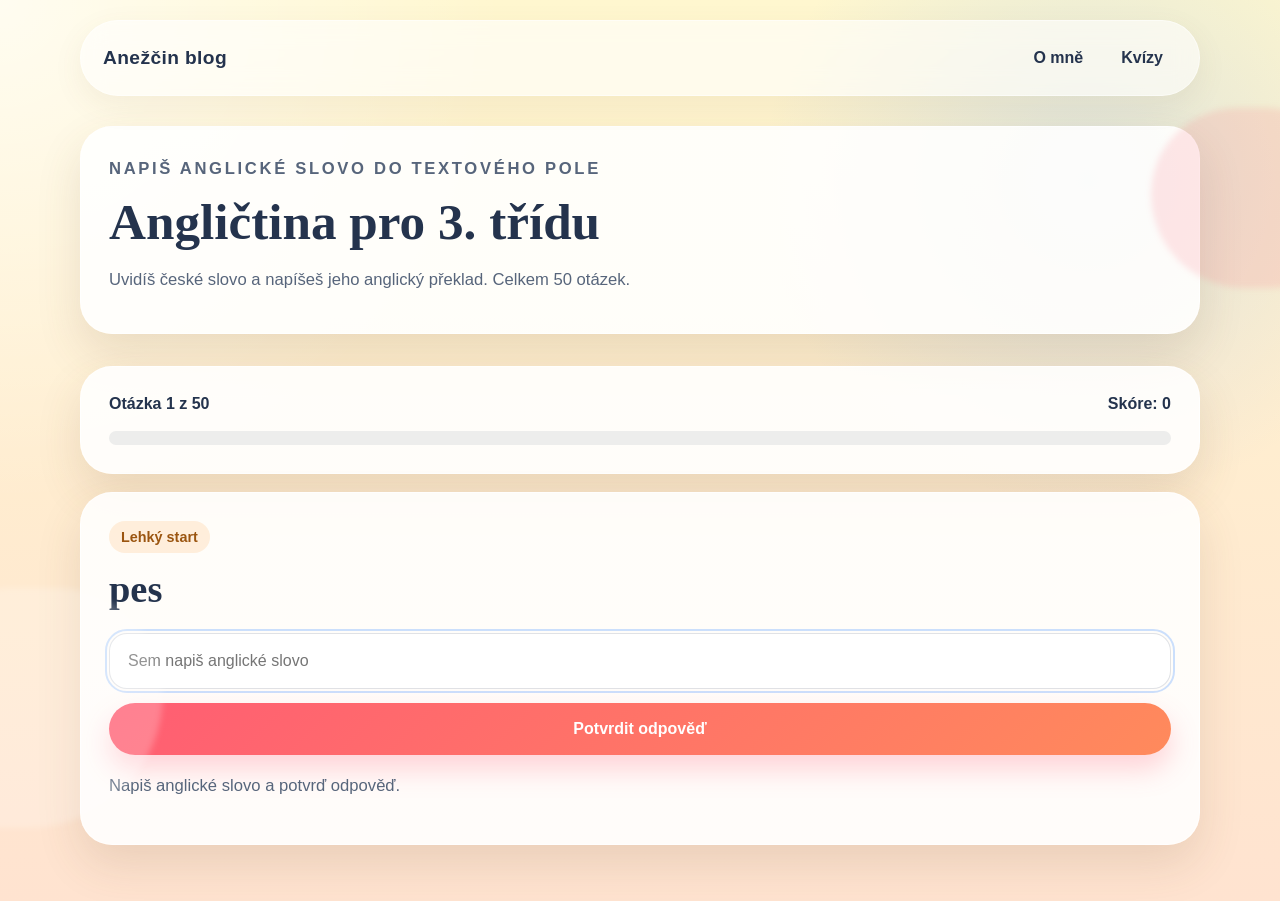
==== anglictina.html @ b8f3bb1b "Add quiz pages for various subjects and update sitemap; enhance SEO metadata" ====
<!DOCTYPE html>
<html lang="cs">
<head>
  <meta charset="UTF-8">
  <meta name="viewport" content="width=device-width, initial-scale=1.0">
  <title>Angličtina pro 3. třídu | Anežčin blog</title>
  <meta name="description" id="meta-description" content="50 anglických slov pro 3. třídu. Uvidíš české slovo a napíšeš jeho anglický překlad.">
  <meta name="robots" content="index, follow">
  <meta name="author" content="Anežka Tichá">
  <meta property="og:title" id="og-title" content="Angličtina pro 3. třídu | Anežčin blog">
  <meta property="og:description" id="og-description" content="50 anglických slov pro 3. třídu. Uvidíš české slovo a napíšeš jeho anglický překlad.">
  <meta property="og:url" id="og-url" content="https://psychopompos-mt.github.io/agnes-bird/anglictina.html">
  <meta property="og:type" content="website">
  <meta property="og:locale" content="cs_CZ">
  <meta property="og:image" content="https://psychopompos-mt.github.io/agnes-bird/Photos/AgnesPhoto.jpg">
  <meta name="twitter:card" content="summary">
  <meta name="twitter:title" id="twitter-title" content="Angličtina pro 3. třídu | Anežčin blog">
  <meta name="twitter:description" id="twitter-description" content="50 anglických slov pro 3. třídu. Uvidíš české slovo a napíšeš jeho anglický překlad.">
  <link rel="stylesheet" href="styles.css">
  <link rel="canonical" id="canonical-link" href="https://psychopompos-mt.github.io/agnes-bird/anglictina.html">
</head>
<body class="page-quiz" data-quiz-id="anglictina">
  <div class="site-shell">
    <header class="topbar">
      <a class="brand" href="index.html">Anežčin blog</a>
      <nav class="topnav">
        <a href="index.html">O mně</a>
        <a href="kvizy.html">Kvízy</a>
      </nav>
    </header>

    <main>
      <section class="page-header compact">
        <p class="eyebrow" id="quiz-subtitle">Kvíz pro šikulky</p>
        <h1 id="quiz-title">Načítám kvíz...</h1>
        <p id="quiz-description"></p>
      </section>

      <section class="quiz-stage" id="quiz-app">
        <div class="progress-card">
          <div class="progress-labels">
            <span id="progress-text">Otázka 1 z 50</span>
            <span id="score-text">Skóre: 0</span>
          </div>
          <div class="progress-track" aria-hidden="true">
            <div class="progress-fill" id="progress-fill"></div>
          </div>
        </div>

        <article class="question-card" id="question-card">
          <span class="difficulty-chip" id="difficulty-chip">Lehký start</span>
          <h2 id="question-text"></h2>
          <div id="answer-area"></div>
          <p class="helper-text" id="helper-text">
            Vyber jednu správnou odpověď.
          </p>
        </article>

        <section class="result-card hidden" id="result-card">
          <p class="eyebrow">Hotovo</p>
          <h2 id="result-title">Kvíz je za tebou</h2>
          <p id="result-score"></p>
          <p id="result-message"></p>
          <div class="hero-actions">
            <a class="button button-primary" href="kvizy.html">Vybrat další kvíz</a>
            <button class="button button-secondary" id="restart-button" type="button">Zkusit znovu</button>
          </div>
        </section>
      </section>
    </main>
  </div>

  <div class="feedback-burst" id="feedback-burst" aria-live="polite" aria-atomic="true">
    <div class="feedback-face" id="feedback-face">🙂</div>
    <p class="feedback-message" id="feedback-message">Skvěle!</p>
  </div>

  <script src="quiz-data.js"></script>
  <script src="app.js"></script>
</body>
</html>
---- styles.css ----
:root {
  --bg-top: #fff7cf;
  --bg-bottom: #ffe3d0;
  --card: rgba(255, 255, 255, 0.88);
  --card-strong: #ffffff;
  --ink: #24334d;
  --muted: #57657b;
  --line: rgba(36, 51, 77, 0.1);
  --sun: #ff9f43;
  --berry: #ff5d73;
  --mint: #4ac7a6;
  --sky: #6ca7ff;
  --shadow: 0 20px 45px rgba(103, 78, 48, 0.14);
  --radius-xl: 32px;
  --radius-lg: 24px;
  --radius-md: 18px;
}

* {
  box-sizing: border-box;
}

html {
  scroll-behavior: smooth;
}

body {
  margin: 0;
  min-height: 100vh;
  color: var(--ink);
  font-family: "Trebuchet MS", "Avenir Next", "Segoe UI", sans-serif;
  background:
    radial-gradient(circle at top left, rgba(255, 255, 255, 0.7), transparent 32%),
    radial-gradient(circle at 85% 20%, rgba(108, 167, 255, 0.22), transparent 25%),
    linear-gradient(180deg, var(--bg-top), var(--bg-bottom));
}

body::before,
body::after {
  content: "";
  position: fixed;
  inset: auto auto 8% -6%;
  width: 240px;
  height: 240px;
  border-radius: 45% 55% 70% 30%;
  background: rgba(255, 255, 255, 0.22);
  filter: blur(3px);
  pointer-events: none;
}

body::after {
  inset: 12% -4% auto auto;
  width: 180px;
  height: 180px;
  border-radius: 57% 43% 38% 62%;
  background: rgba(255, 93, 115, 0.14);
}

.site-shell {
  width: min(1120px, calc(100% - 32px));
  margin: 0 auto;
  padding: 20px 0 56px;
}

.topbar {
  display: flex;
  align-items: center;
  justify-content: space-between;
  gap: 16px;
  padding: 18px 22px;
  background: rgba(255, 255, 255, 0.6);
  backdrop-filter: blur(12px);
  border: 1px solid rgba(255, 255, 255, 0.5);
  border-radius: 999px;
  box-shadow: 0 10px 30px rgba(121, 93, 63, 0.08);
  position: sticky;
  top: 16px;
  z-index: 10;
}

.brand {
  color: var(--ink);
  text-decoration: none;
  font-size: 1.2rem;
  font-weight: 800;
  letter-spacing: 0.02em;
}

.topnav {
  display: flex;
  align-items: center;
  gap: 10px;
}

.topnav a {
  color: var(--ink);
  text-decoration: none;
  padding: 10px 14px;
  border-radius: 999px;
  font-weight: 700;
}

.topnav a[aria-current="page"],
.topnav a:hover,
.topnav a:focus-visible {
  background: rgba(255, 255, 255, 0.85);
}

main {
  display: grid;
  gap: 32px;
  margin-top: 30px;
}

.hero,
.highlight-panel,
.page-header,
.question-card,
.result-card,
.progress-card,
.info-card,
.quiz-card {
  background: var(--card);
  border: 1px solid rgba(255, 255, 255, 0.7);
  border-radius: var(--radius-xl);
  box-shadow: var(--shadow);
}

.hero {
  display: grid;
  grid-template-columns: 1.15fr 0.85fr;
  gap: 24px;
  padding: 36px;
  align-items: center;
}

.hero-copy h1,
.page-header h1,
.highlight-panel h2,
.info-card h2,
.question-card h2,
.result-card h2 {
  font-family: Georgia, "Times New Roman", serif;
  line-height: 1.05;
  margin: 0;
}

.hero-copy h1 {
  font-size: clamp(2.4rem, 5vw, 4.5rem);
}

.page-header h1 {
  font-size: clamp(2rem, 4vw, 3.3rem);
}

.highlight-panel h2,
.question-card h2,
.result-card h2 {
  font-size: clamp(1.7rem, 3vw, 2.6rem);
}

.intro,
.hero-copy p,
.page-header p,
.info-card p,
.highlight-panel p,
.helper-text,
.feedback-message,
#result-score,
#result-message {
  color: var(--muted);
  line-height: 1.7;
  font-size: 1.04rem;
}

.eyebrow {
  margin: 0 0 12px;
  color: var(--berry);
  text-transform: uppercase;
  letter-spacing: 0.16em;
  font-size: 0.78rem;
  font-weight: 900;
}

.hero-actions {
  display: flex;
  flex-wrap: wrap;
  gap: 12px;
  margin-top: 26px;
}

.button {
  display: inline-flex;
  align-items: center;
  justify-content: center;
  gap: 8px;
  min-height: 52px;
  padding: 0 22px;
  border-radius: 999px;
  border: 0;
  cursor: pointer;
  font-size: 1rem;
  font-weight: 800;
  text-decoration: none;
  transition: transform 180ms ease, box-shadow 180ms ease, background 180ms ease;
}

.button:hover,
.button:focus-visible {
  transform: translateY(-2px);
}

.button-primary {
  color: #fff;
  background: linear-gradient(135deg, var(--berry), #ff8a5c);
  box-shadow: 0 14px 28px rgba(255, 93, 115, 0.26);
}

.button-secondary {
  color: var(--ink);
  background: rgba(255, 255, 255, 0.8);
  border: 1px solid rgba(36, 51, 77, 0.1);
}

.hero-photo-card {
  position: relative;
  min-height: 420px;
  display: grid;
  place-items: center;
}

.photo-glow {
  position: absolute;
  inset: 22px;
  background: linear-gradient(145deg, rgba(255, 159, 67, 0.28), rgba(108, 167, 255, 0.22));
  border-radius: 42px;
  transform: rotate(-5deg);
}

.hero-photo {
  position: relative;
  width: min(100%, 360px);
  aspect-ratio: 4 / 5;
  object-fit: cover;
  object-position: center;
  border-radius: 28px;
  border: 8px solid rgba(255, 255, 255, 0.9);
  box-shadow: 0 18px 30px rgba(81, 59, 34, 0.2);
  animation: floatPhoto 4.8s ease-in-out infinite;
}

.about-grid {
  display: grid;
  grid-template-columns: repeat(3, minmax(0, 1fr));
  gap: 20px;
}

.info-card,
.page-header,
.highlight-panel,
.quiz-card,
.progress-card,
.question-card,
.result-card {
  padding: 28px;
}

.highlight-panel {
  display: flex;
  align-items: center;
  justify-content: space-between;
  gap: 20px;
  background:
    linear-gradient(135deg, rgba(255, 255, 255, 0.96), rgba(255, 242, 221, 0.96));
}

.page-header.compact {
  padding-bottom: 22px;
}

.quiz-grid {
  display: grid;
  grid-template-columns: repeat(2, minmax(0, 1fr));
  gap: 20px;
}

.quiz-card {
  display: grid;
  gap: 18px;
  position: relative;
  overflow: hidden;
}

.quiz-card::after {
  content: "";
  position: absolute;
  inset: auto -40px -60px auto;
  width: 150px;
  height: 150px;
  border-radius: 45% 55% 35% 65%;
  background: rgba(108, 167, 255, 0.12);
}

.quiz-card h2 {
  font-size: 1.7rem;
}

.quiz-meta {
  display: flex;
  flex-wrap: wrap;
  gap: 10px;
}

.meta-pill,
.difficulty-chip {
  display: inline-flex;
  align-items: center;
  width: fit-content;
  padding: 8px 12px;
  border-radius: 999px;
  font-size: 0.9rem;
  font-weight: 800;
}

.meta-pill {
  background: rgba(74, 199, 166, 0.14);
  color: #116f59;
}

.difficulty-chip {
  margin-bottom: 16px;
  background: rgba(255, 159, 67, 0.16);
  color: #9b5510;
}

.quiz-stage {
  display: grid;
  gap: 18px;
}

.progress-labels {
  display: flex;
  justify-content: space-between;
  gap: 10px;
  font-weight: 800;
}

.progress-track {
  width: 100%;
  height: 14px;
  margin-top: 18px;
  background: rgba(36, 51, 77, 0.08);
  border-radius: 999px;
  overflow: hidden;
}

.progress-fill {
  height: 100%;
  width: 0;
  border-radius: inherit;
  background: linear-gradient(90deg, var(--mint), var(--sky));
  transition: width 260ms ease;
}

#answer-area {
  display: grid;
  gap: 14px;
  margin-top: 24px;
}

.answer-button {
  width: 100%;
  padding: 18px 20px;
  text-align: left;
  color: var(--ink);
  background: rgba(255, 255, 255, 0.88);
  border: 1px solid rgba(36, 51, 77, 0.1);
  border-radius: var(--radius-md);
  font: inherit;
  font-weight: 700;
  cursor: pointer;
  transition: transform 160ms ease, border-color 160ms ease, box-shadow 160ms ease;
}

.answer-button:hover,
.answer-button:focus-visible {
  transform: translateY(-1px);
  border-color: rgba(108, 167, 255, 0.5);
  box-shadow: 0 10px 24px rgba(80, 115, 179, 0.12);
}

.answer-button.correct {
  background: rgba(74, 199, 166, 0.16);
  border-color: rgba(17, 111, 89, 0.34);
}

.answer-button.wrong {
  background: rgba(255, 93, 115, 0.12);
  border-color: rgba(170, 52, 79, 0.34);
}

.text-answer-form {
  display: grid;
  gap: 14px;
}

.text-answer-form input {
  min-height: 56px;
  padding: 0 18px;
  border-radius: var(--radius-md);
  border: 1px solid rgba(36, 51, 77, 0.14);
  font: inherit;
  font-size: 1rem;
}

.text-answer-form input:focus {
  outline: 2px solid rgba(108, 167, 255, 0.35);
  outline-offset: 2px;
}

.hidden {
  display: none;
}

.feedback-burst {
  position: fixed;
  inset: auto 20px 20px auto;
  max-width: 260px;
  padding: 18px 18px 16px;
  border-radius: 24px;
  background: rgba(255, 255, 255, 0.94);
  border: 1px solid rgba(255, 255, 255, 0.8);
  box-shadow: 0 16px 40px rgba(68, 53, 35, 0.16);
  display: grid;
  justify-items: center;
  gap: 8px;
  opacity: 0;
  pointer-events: none;
  transform: translateY(18px) scale(0.92);
}

.feedback-burst.visible {
  opacity: 1;
  transform: translateY(0) scale(1);
  animation: burstIn 900ms ease forwards;
}

.feedback-burst.correct {
  background: linear-gradient(145deg, rgba(255, 255, 255, 0.98), rgba(219, 255, 240, 0.96));
}

.feedback-burst.wrong {
  background: linear-gradient(145deg, rgba(255, 255, 255, 0.98), rgba(255, 234, 238, 0.96));
}

.feedback-face {
  font-size: 3.4rem;
  line-height: 1;
}

.feedback-burst.correct .feedback-face {
  animation: happyBounce 900ms ease;
}

.feedback-burst.wrong .feedback-face {
  animation: gentleWobble 900ms ease;
}

.result-card {
  text-align: center;
}

@keyframes floatPhoto {
  0%,
  100% {
    transform: translateY(0) rotate(1deg);
  }
  50% {
    transform: translateY(-10px) rotate(-1deg);
  }
}

@keyframes happyBounce {
  0% {
    transform: scale(0.6) rotate(-10deg);
  }
  40% {
    transform: scale(1.15) rotate(6deg);
  }
  70% {
    transform: scale(0.94) rotate(-4deg);
  }
  100% {
    transform: scale(1) rotate(0deg);
  }
}

@keyframes gentleWobble {
  0% {
    transform: scale(0.75) rotate(0deg);
  }
  30% {
    transform: scale(1.02) rotate(-6deg);
  }
  60% {
    transform: scale(0.98) rotate(5deg);
  }
  100% {
    transform: scale(1) rotate(0deg);
  }
}

@keyframes burstIn {
  0% {
    opacity: 0;
    transform: translateY(18px) scale(0.9);
  }
  15% {
    opacity: 1;
    transform: translateY(0) scale(1);
  }
  86% {
    opacity: 1;
    transform: translateY(0) scale(1);
  }
  100% {
    opacity: 0;
    transform: translateY(-8px) scale(0.98);
  }
}

@media (max-width: 900px) {
  .hero,
  .about-grid,
  .quiz-grid,
  .highlight-panel {
    grid-template-columns: 1fr;
  }

  .hero {
    padding: 28px;
  }

  .hero-photo-card {
    min-height: auto;
  }

  .highlight-panel {
    display: grid;
  }
}

@media (max-width: 680px) {
  .site-shell {
    width: min(100% - 20px, 1120px);
    padding-top: 12px;
  }

  .topbar {
    flex-direction: column;
    align-items: stretch;
    border-radius: 28px;
  }

  .topnav {
    justify-content: space-between;
  }

  .topnav a {
    text-align: center;
    flex: 1;
  }

  .info-card,
  .page-header,
  .highlight-panel,
  .quiz-card,
  .progress-card,
  .question-card,
  .result-card {
    padding: 22px;
  }

  .progress-labels {
    flex-direction: column;
  }

  .feedback-burst {
    left: 14px;
    right: 14px;
    max-width: none;
  }
}
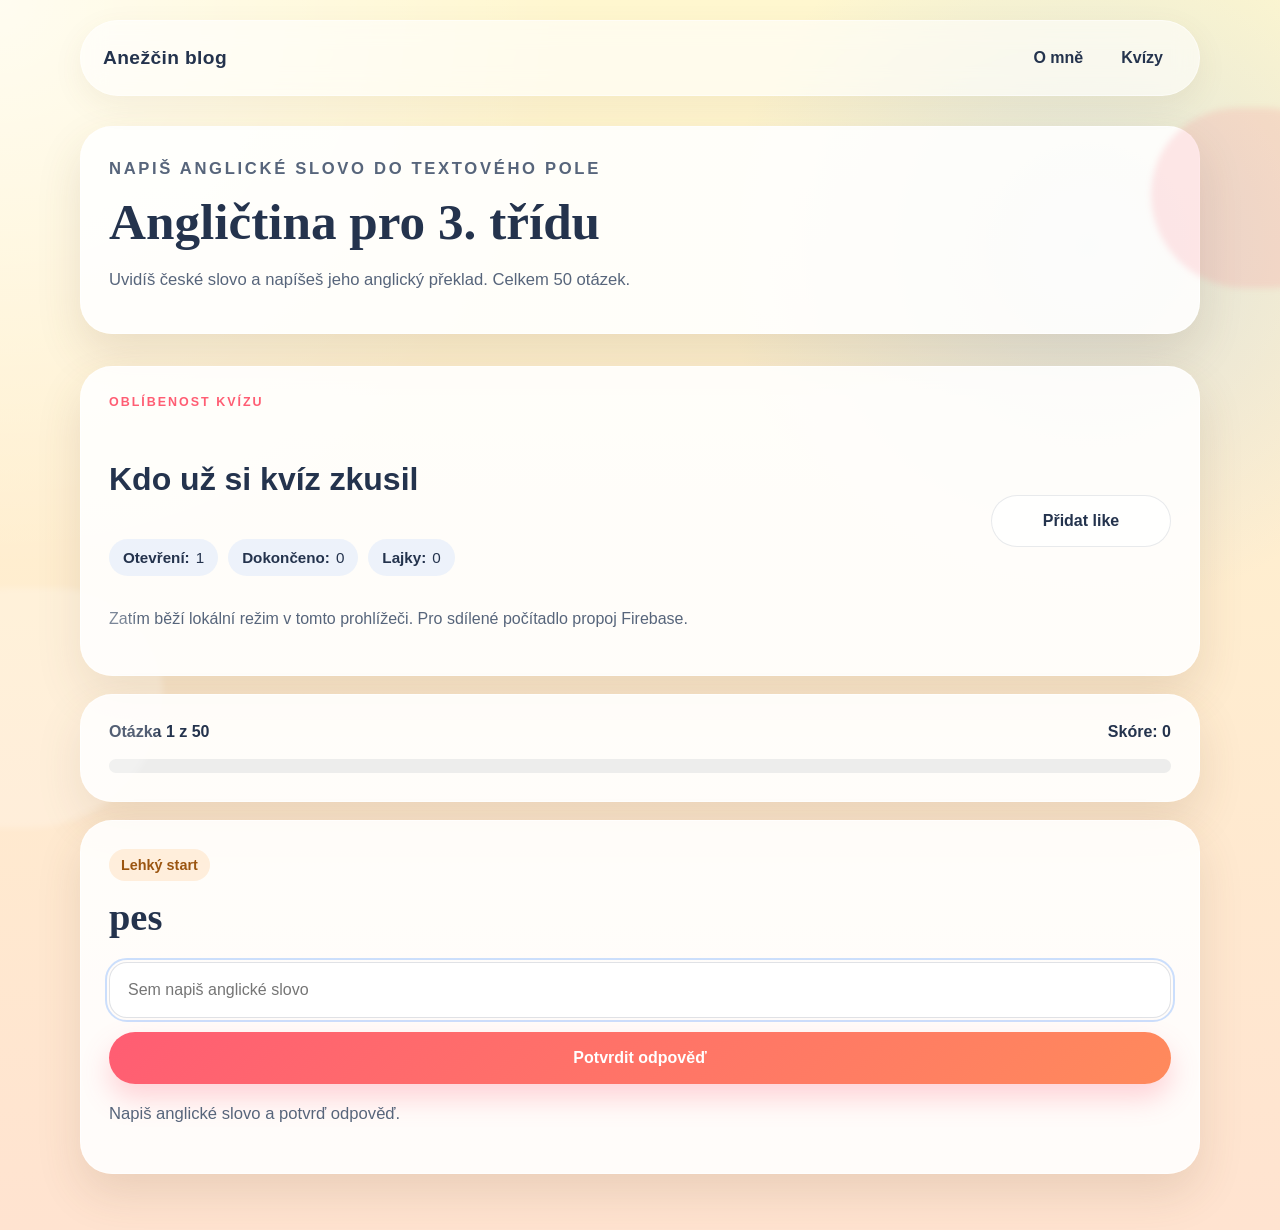
==== commit 4ba65ae7: "Add quiz statistics tracking and Firebase integration; update README and HTML files" ====
--- a/anglictina.html
+++ b/anglictina.html
@@ -76,6 +76,8 @@
   </div>
 
   <script src="quiz-data.js"></script>
+  <script src="stats-config.js"></script>
+  <script type="module" src="stats-service.js"></script>
   <script src="app.js"></script>
 </body>
 </html>
--- a/styles.css
+++ b/styles.css
@@ -115,6 +115,7 @@
 .hero,
 .highlight-panel,
 .page-header,
+.community-card,
 .question-card,
 .result-card,
 .progress-card,
@@ -338,6 +339,63 @@
   gap: 18px;
 }
 
+.community-card {
+  display: flex;
+  align-items: center;
+  justify-content: space-between;
+  gap: 20px;
+  padding: 28px;
+}
+
+.community-copy {
+  display: grid;
+  gap: 14px;
+}
+
+.community-copy h2 {
+  font-size: clamp(1.45rem, 2.5vw, 2rem);
+}
+
+.community-stats,
+.card-stats {
+  display: flex;
+  flex-wrap: wrap;
+  gap: 10px;
+}
+
+.stat-pill {
+  display: inline-flex;
+  align-items: center;
+  padding: 10px 14px;
+  border-radius: 999px;
+  background: rgba(108, 167, 255, 0.12);
+  color: var(--ink);
+  font-size: 0.95rem;
+}
+
+.stat-pill strong {
+  margin-right: 6px;
+}
+
+.community-note,
+.stats-mode-note {
+  color: var(--muted);
+  line-height: 1.6;
+}
+
+.stats-mode-note {
+  margin: -6px 0 0;
+}
+
+.like-button {
+  min-width: 180px;
+}
+
+.like-button.is-liked {
+  background: linear-gradient(135deg, rgba(255, 93, 115, 0.16), rgba(255, 159, 67, 0.18));
+  border-color: rgba(255, 93, 115, 0.24);
+}
+
 .progress-labels {
   display: flex;
   justify-content: space-between;
@@ -548,6 +606,11 @@
   .highlight-panel {
     display: grid;
   }
+
+  .community-card {
+    grid-template-columns: 1fr;
+    display: grid;
+  }
 }
 
 @media (max-width: 680px) {
